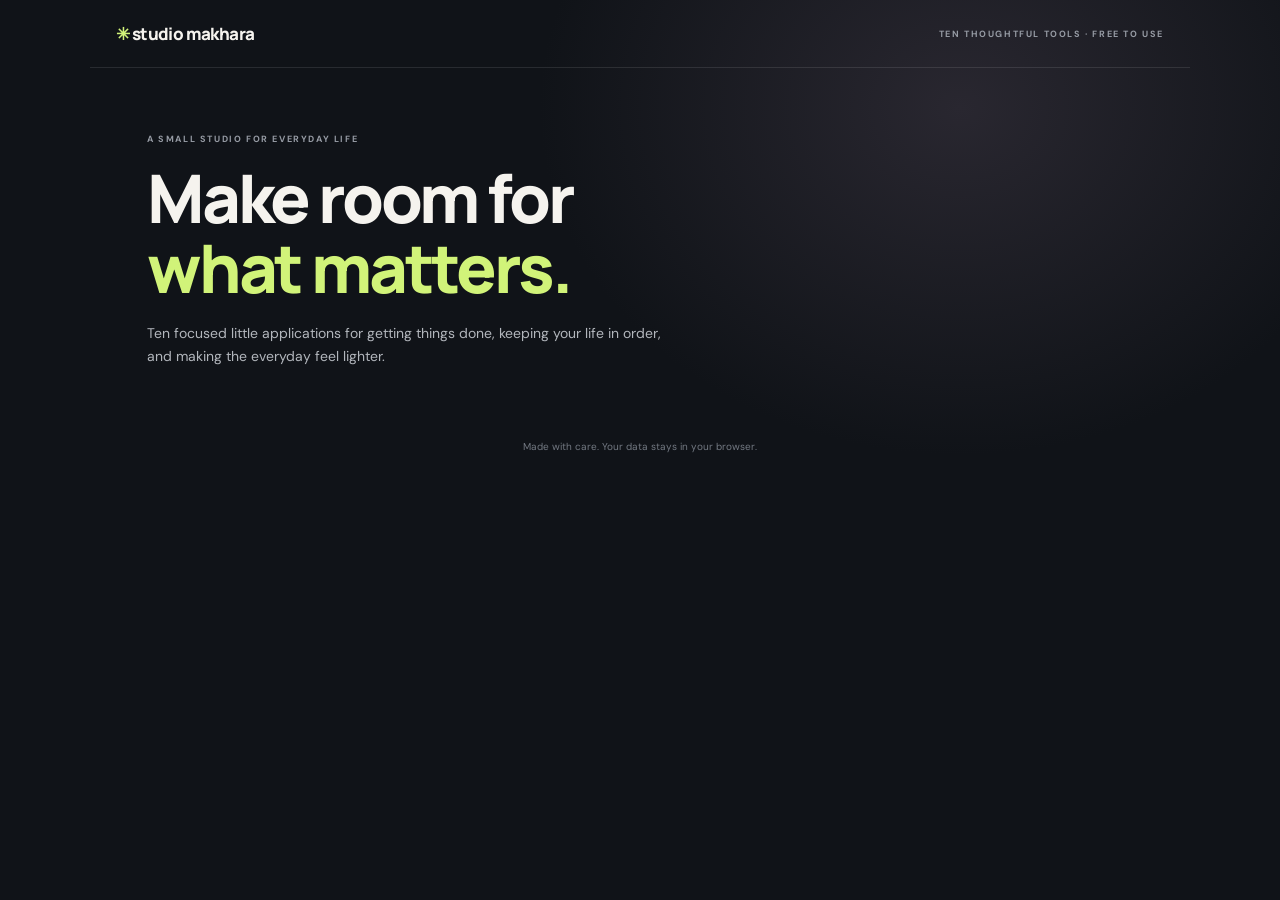
==== index.html @ 24dabcc8 "Build Studio Makhara suite of ten browser apps" ====
<!doctype html><html lang="en"><head><meta charset="utf-8"><meta name="viewport" content="width=device-width,initial-scale=1"><meta name="theme-color" content="#101318"><title>Studio Makhara — little tools, big days</title><link rel="manifest" href="manifest.webmanifest"><link rel="stylesheet" href="styles.css"></head><body data-app="home"><header class="top"><a class="brand" href="./">✳ studio makhara</a><span class="top-note">TEN THOUGHTFUL TOOLS · FREE TO USE</span></header><main class="wrap"><section class="hero"><p class="kicker">A SMALL STUDIO FOR EVERYDAY LIFE</p><h1>Make room for<br><em>what matters.</em></h1><p class="lede">Ten focused little applications for getting things done, keeping your life in order, and making the everyday feel lighter.</p></section><section class="grid" id="apps"></section><footer>Made with care. Your data stays in your browser.</footer></main><script src="app.js"></script><script>renderHome()</script></body></html>
---- styles.css ----
@import url('https://fonts.googleapis.com/css2?family=DM+Sans:wght@400;500;600;700&family=Manrope:wght@400;500;600;700;800&display=swap');
:root{font-family:'DM Sans',sans-serif;color:#f5f3ee;background:#101318;--accent:#d1f379;--muted:#a0a5ae;--panel:#1b1f25;--line:#ffffff1a}*{box-sizing:border-box}body{margin:0;min-height:100vh;background:radial-gradient(ellipse at 75% 12%,#292730 0,transparent 31%),#101318}.top{height:68px;border-bottom:1px solid var(--line);display:flex;align-items:center;justify-content:space-between;max-width:1100px;margin:auto;padding:0 26px}.brand{font:800 17px Manrope,sans-serif;letter-spacing:-.6px;color:#f5f3ee;text-decoration:none}.brand:first-letter{color:var(--accent)}.top-note,.kicker{font-size:9px;letter-spacing:1.6px;color:#969ba4;font-weight:700}.wrap{max-width:1050px;margin:auto;padding:0 26px}.hero{padding:65px 6px 36px}.kicker{margin:0 0 18px}.hero h1{font:800 clamp(42px,6vw,67px)/1.05 Manrope,sans-serif;letter-spacing:-3.2px;margin:0}.hero h1 em{color:var(--accent);font-style:normal}.lede{color:#b2b6bc;font-size:14px;line-height:1.7;max-width:520px;margin:18px 0 0}.grid{display:grid;grid-template-columns:repeat(3,1fr);gap:13px}.app-card{display:flex;flex-direction:column;min-height:175px;border:1px solid var(--line);border-radius:17px;padding:18px;background:linear-gradient(140deg,#20242a,#181b21);text-decoration:none;color:inherit;transition:transform .2s,border .2s}.app-card:hover{transform:translateY(-3px);border-color:#d1f37977}.app-card .emoji{font-size:25px}.app-card h2{font:700 16px Manrope,sans-serif;margin:14px 0 5px}.app-card p{font-size:11px;color:var(--muted);line-height:1.55;margin:0;flex:1}.card-foot{display:flex;justify-content:space-between;align-items:center;margin-top:15px;color:#a4a9af;font-size:10px}.card-foot b{font-size:17px;color:var(--accent);font-weight:400}.app-page{max-width:850px;margin:34px auto;padding:0 25px}.back{color:#aab0b7;text-decoration:none;font-size:11px}.app-title{display:flex;align-items:center;gap:14px;margin:27px 0}.app-title .emoji{font-size:35px}.app-title h1{font:700 30px Manrope,sans-serif;letter-spacing:-1px;margin:0}.app-title p{color:var(--muted);font-size:12px;margin:5px 0}.panel{border:1px solid var(--line);background:#1a1d23;border-radius:16px;padding:20px;margin:14px 0}.row{display:flex;gap:9px;align-items:center;flex-wrap:wrap}.row>*{flex:1;min-width:110px}input,select,textarea{font:inherit;color:#f6f5ef;background:#111419;border:1px solid #ffffff20;border-radius:9px;padding:11px 12px;outline:none;width:100%}input:focus,select:focus,textarea:focus{border-color:#d1f37999}button,.btn{font:600 11px 'DM Sans',sans-serif;border:0;border-radius:9px;padding:12px 15px;background:var(--accent);color:#1b2114;cursor:pointer}button.secondary{background:#30343b;color:#e5e6e1;border:1px solid #ffffff14}.items{display:grid;gap:8px;margin-top:12px}.item{display:flex;align-items:center;gap:11px;padding:12px;background:#22262d;border-radius:11px}.item .grow{flex:1;min-width:0}.item strong{font-size:12px;display:block}.item small{font-size:10px;color:#9ca2a8}.item button{padding:8px 10px}.stats{display:flex;gap:10px;flex-wrap:wrap}.stat{flex:1;min-width:125px;background:#242830;padding:14px;border-radius:11px}.stat small{display:block;font-size:9px;color:#a4a8ac}.stat b{display:block;font:700 22px Manrope,sans-serif;margin-top:5px}.empty{color:#9ea3a8;text-align:center;padding:25px;font-size:12px}.timer{font:800 76px Manrope,sans-serif;text-align:center;letter-spacing:-4px;color:var(--accent);padding:15px}.toast{position:fixed;bottom:20px;left:50%;transform:translate(-50%,15px);background:var(--accent);color:#18200d;border-radius:9px;padding:12px 16px;font-size:11px;opacity:0;transition:.2s}.toast.show{opacity:1;transform:translate(-50%,0)}.hidden{display:none!important}footer{text-align:center;color:#737982;font-size:10px;padding:35px 0 25px}@media(max-width:700px){.grid{grid-template-columns:repeat(2,1fr)}.hero{padding-top:48px}.top-note{font-size:8px}.app-title h1{font-size:25px}}@media(max-width:460px){.grid{grid-template-columns:1fr}.app-card{min-height:150px}.top{padding:0 16px}.wrap{padding:0 16px}.hero h1{letter-spacing:-2px}.app-page{padding:0 15px}}
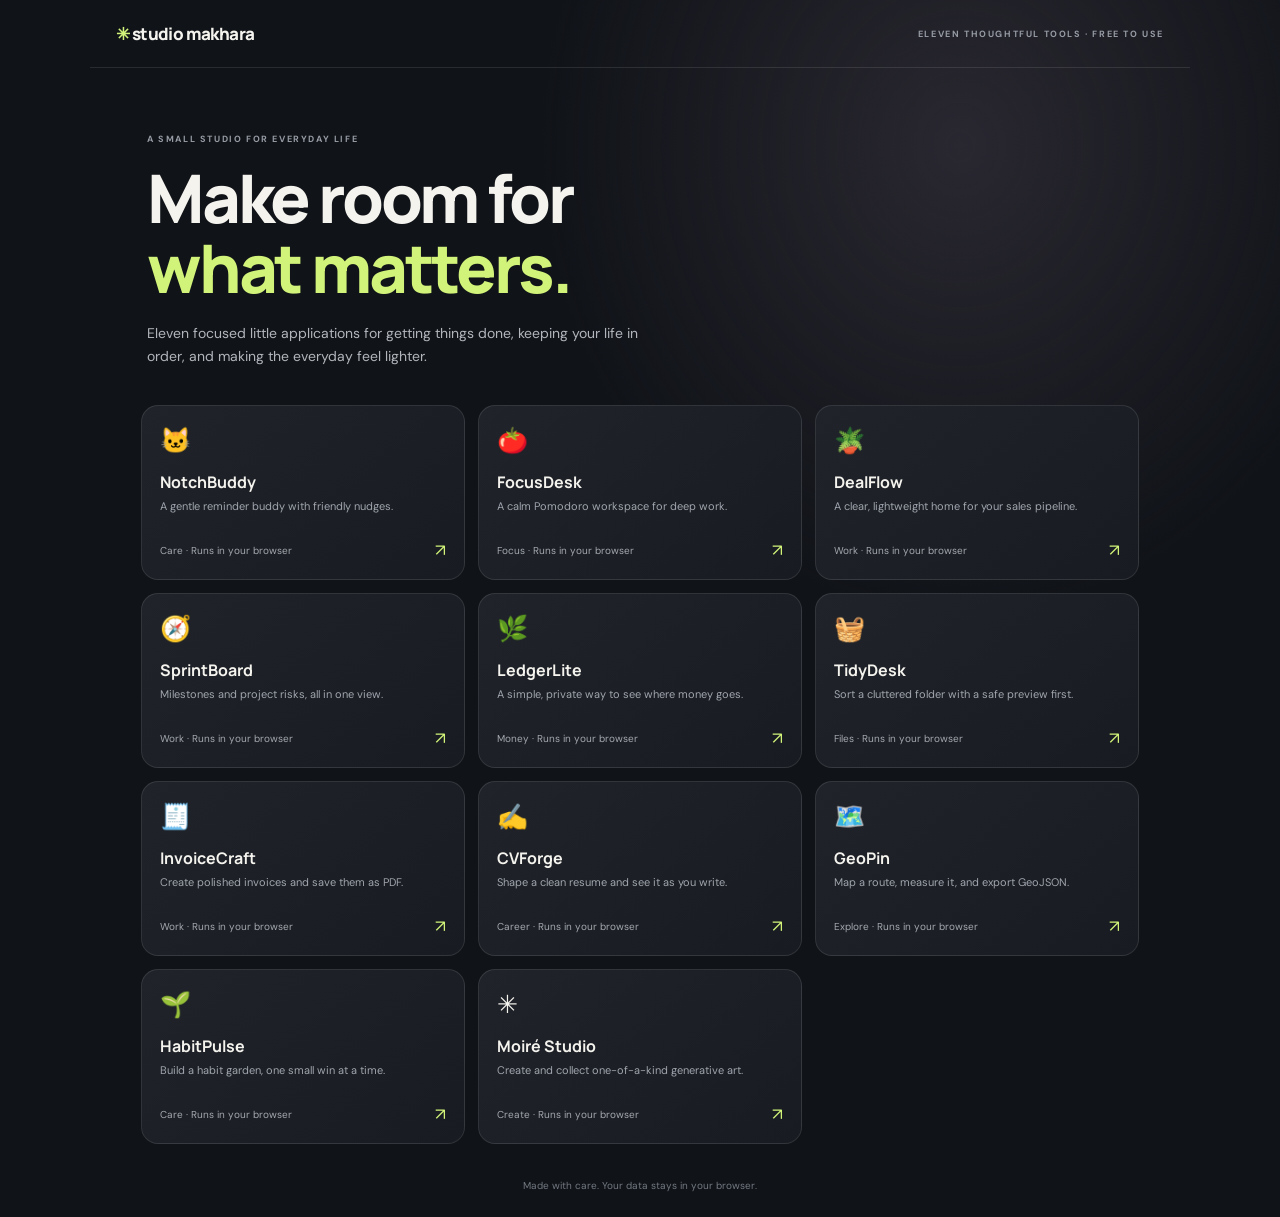
==== commit a4378c2d: "Refresh studio portfolio for Moire Studio" ====
--- a/index.html
+++ b/index.html
@@ -1 +1 @@
-<!doctype html><html lang="en"><head><meta charset="utf-8"><meta name="viewport" content="width=device-width,initial-scale=1"><meta name="theme-color" content="#101318"><title>Studio Makhara — little tools, big days</title><link rel="manifest" href="manifest.webmanifest"><link rel="stylesheet" href="styles.css"></head><body data-app="home"><header class="top"><a class="brand" href="./">✳ studio makhara</a><span class="top-note">TEN THOUGHTFUL TOOLS · FREE TO USE</span></header><main class="wrap"><section class="hero"><p class="kicker">A SMALL STUDIO FOR EVERYDAY LIFE</p><h1>Make room for<br><em>what matters.</em></h1><p class="lede">Ten focused little applications for getting things done, keeping your life in order, and making the everyday feel lighter.</p></section><section class="grid" id="apps"></section><footer>Made with care. Your data stays in your browser.</footer></main><script src="app.js"></script><script>renderHome()</script></body></html>
+<!doctype html><html lang="en"><head><meta charset="utf-8"><meta name="viewport" content="width=device-width,initial-scale=1"><meta name="theme-color" content="#101318"><title>Studio Makhara — little tools, big days</title><link rel="manifest" href="manifest.webmanifest"><link rel="stylesheet" href="styles.css"></head><body data-app="home"><header class="top"><a class="brand" href="./">✳ studio makhara</a><span class="top-note">ELEVEN THOUGHTFUL TOOLS · FREE TO USE</span></header><main class="wrap"><section class="hero"><p class="kicker">A SMALL STUDIO FOR EVERYDAY LIFE</p><h1>Make room for<br><em>what matters.</em></h1><p class="lede">Eleven focused little applications for getting things done, keeping your life in order, and making the everyday feel lighter.</p></section><section class="grid" id="apps"></section><footer>Made with care. Your data stays in your browser.</footer></main><script src="app.js"></script><script>renderHome()</script></body></html>
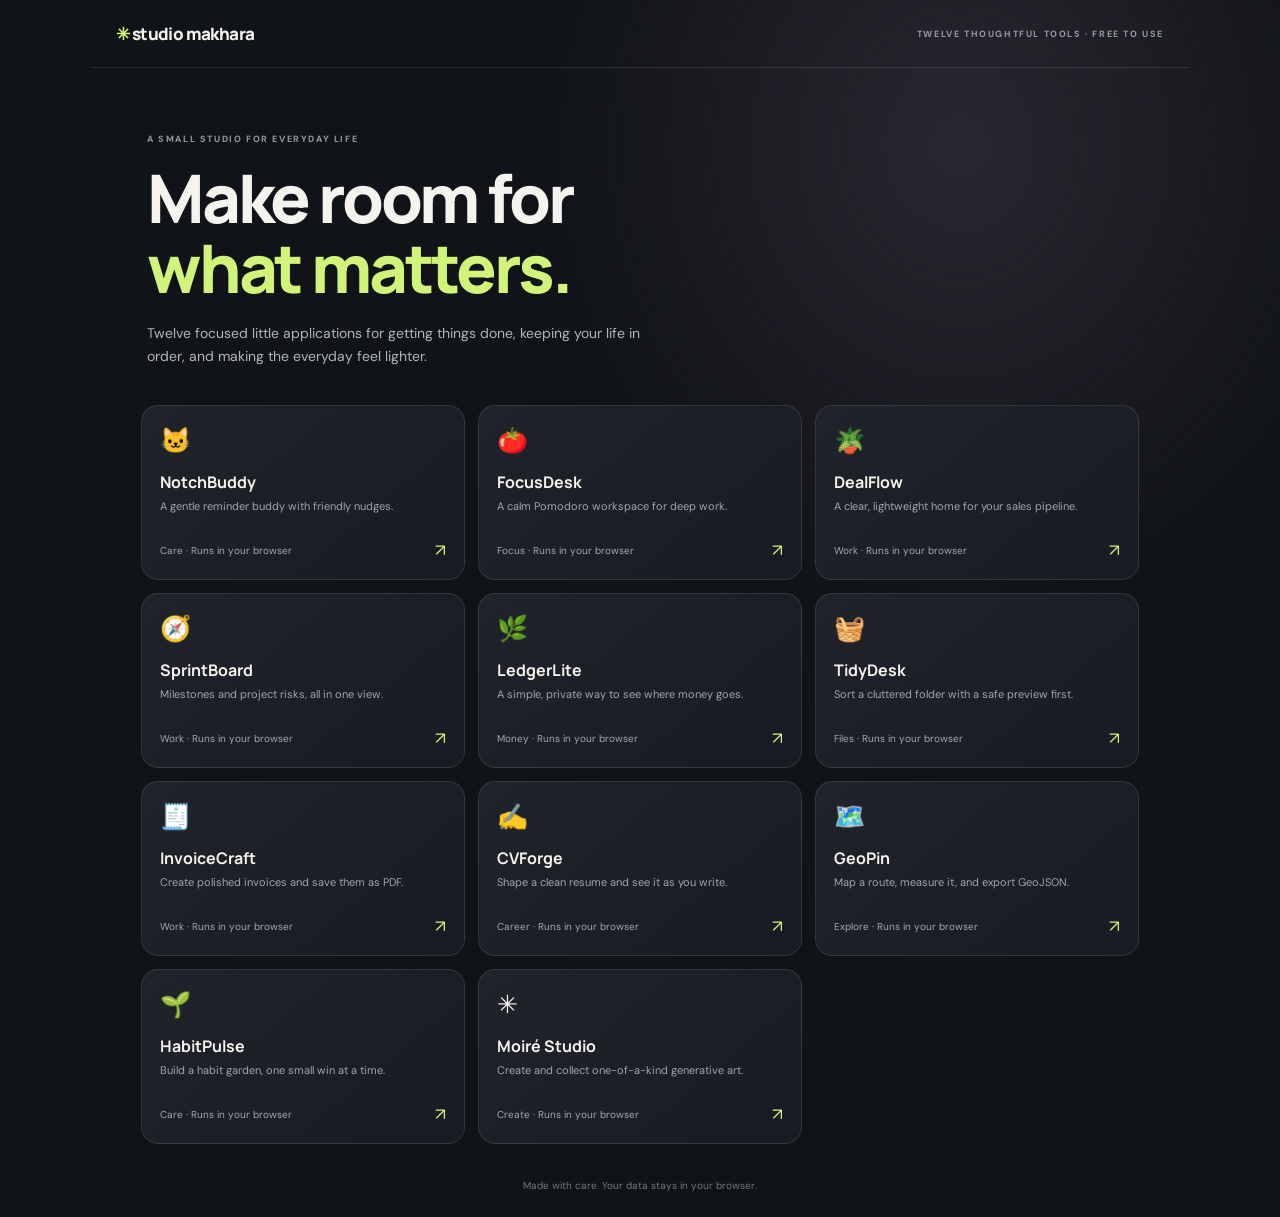
==== commit fda939b6: "Add Rasoi Atlas to the portfolio" ====
--- a/index.html
+++ b/index.html
@@ -1 +1 @@
-<!doctype html><html lang="en"><head><meta charset="utf-8"><meta name="viewport" content="width=device-width,initial-scale=1"><meta name="theme-color" content="#101318"><title>Studio Makhara — little tools, big days</title><link rel="manifest" href="manifest.webmanifest"><link rel="stylesheet" href="styles.css"></head><body data-app="home"><header class="top"><a class="brand" href="./">✳ studio makhara</a><span class="top-note">ELEVEN THOUGHTFUL TOOLS · FREE TO USE</span></header><main class="wrap"><section class="hero"><p class="kicker">A SMALL STUDIO FOR EVERYDAY LIFE</p><h1>Make room for<br><em>what matters.</em></h1><p class="lede">Eleven focused little applications for getting things done, keeping your life in order, and making the everyday feel lighter.</p></section><section class="grid" id="apps"></section><footer>Made with care. Your data stays in your browser.</footer></main><script src="app.js"></script><script>renderHome()</script></body></html>
+<!doctype html><html lang="en"><head><meta charset="utf-8"><meta name="viewport" content="width=device-width,initial-scale=1"><meta name="theme-color" content="#101318"><title>Studio Makhara — little tools, big days</title><link rel="manifest" href="manifest.webmanifest"><link rel="stylesheet" href="styles.css"></head><body data-app="home"><header class="top"><a class="brand" href="./">✳ studio makhara</a><span class="top-note">TWELVE THOUGHTFUL TOOLS · FREE TO USE</span></header><main class="wrap"><section class="hero"><p class="kicker">A SMALL STUDIO FOR EVERYDAY LIFE</p><h1>Make room for<br><em>what matters.</em></h1><p class="lede">Twelve focused little applications for getting things done, keeping your life in order, and making the everyday feel lighter.</p></section><section class="grid" id="apps"></section><footer>Made with care. Your data stays in your browser.</footer></main><script src="app.js"></script><script>renderHome()</script></body></html>
